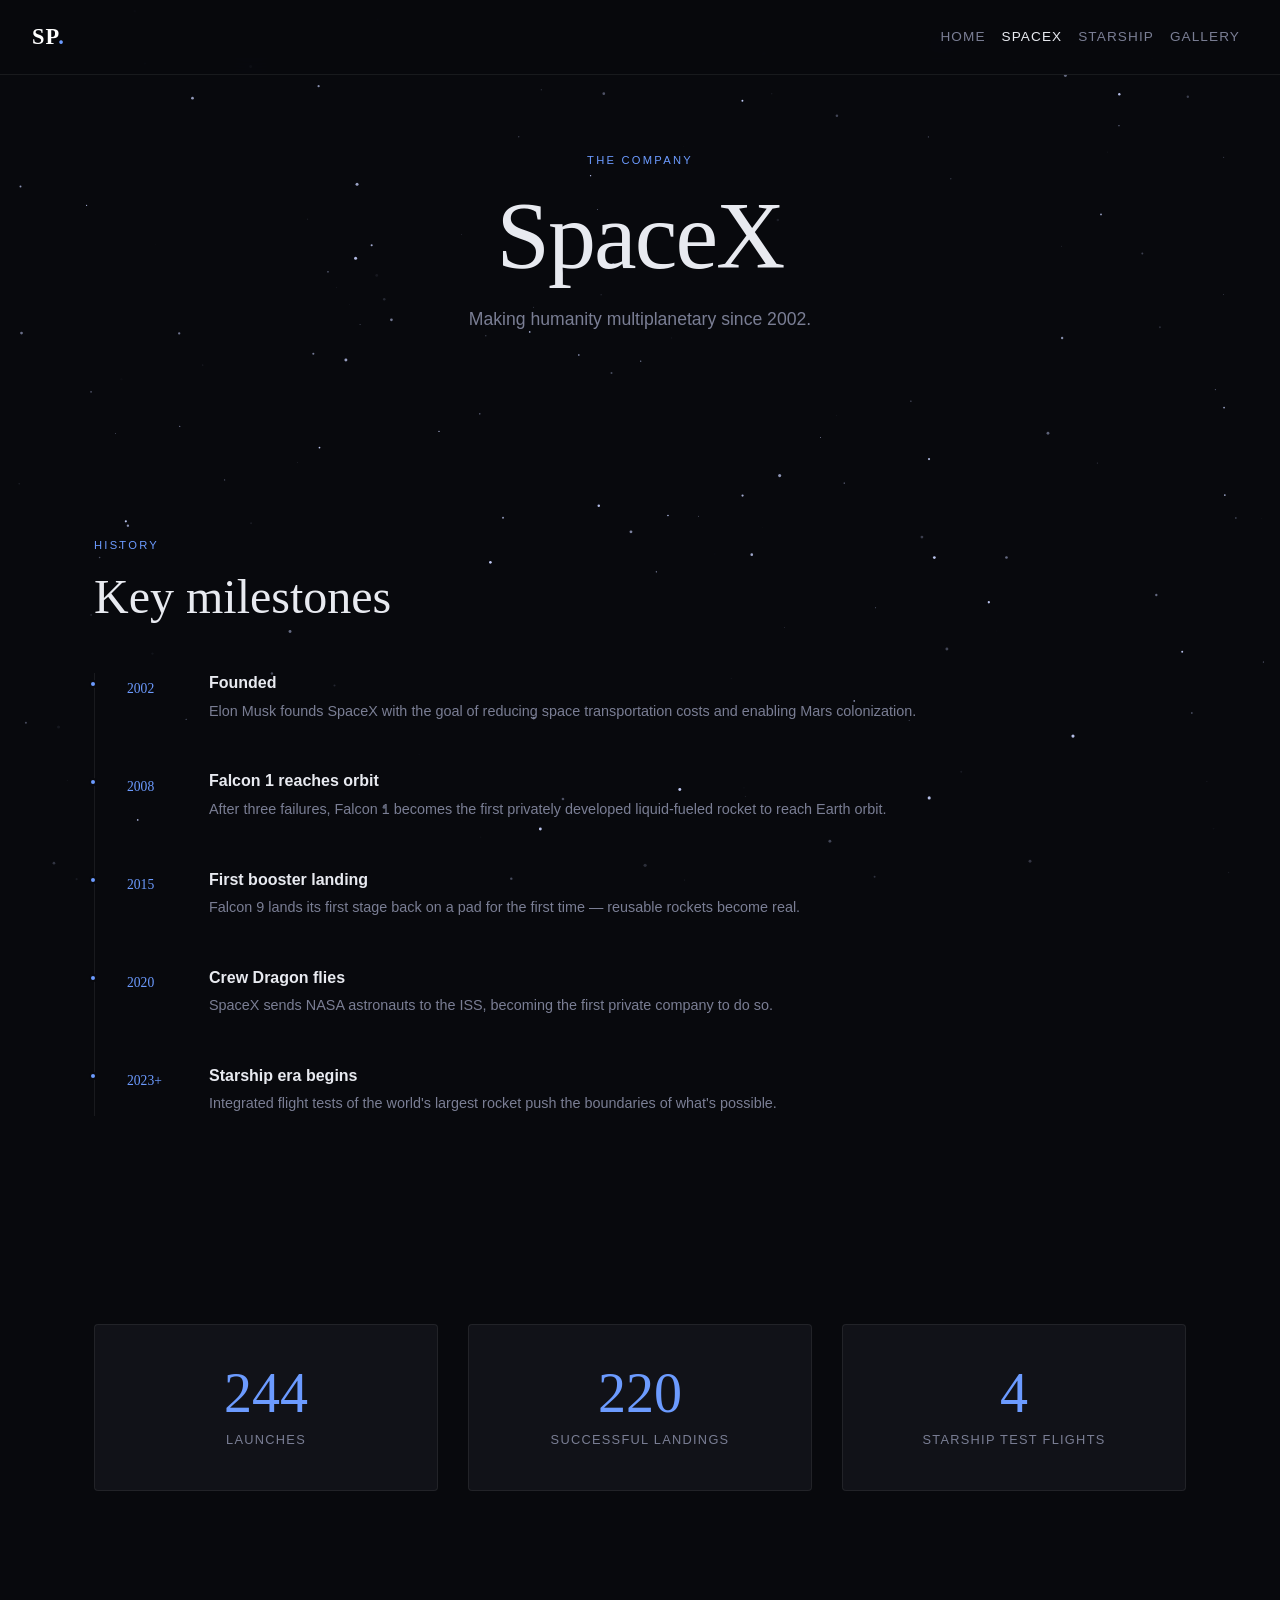
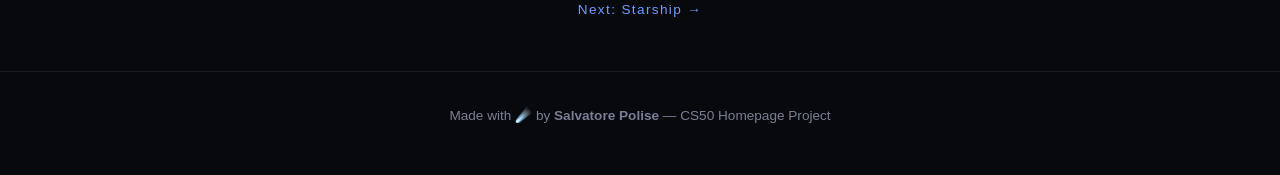
==== spacex.html @ e9788a30 "CS50 Homepage - Space & SpaceX" ====
<!DOCTYPE html>
<html lang="en">
<head>
  <meta charset="UTF-8" />
  <meta name="viewport" content="width=device-width, initial-scale=1.0" />
  <title>SpaceX — Salvatore Polise</title>
  <link rel="stylesheet" href="https://cdn.jsdelivr.net/npm/bootstrap@4.5.3/dist/css/bootstrap.min.css" integrity="sha384-TX8t27EcRE3e/ihU7zmQxVncDAy5uIKz4rEkgIXeMed4M0jlfIDPvg6uqKI2xXr2" crossorigin="anonymous">
  <script src="https://code.jquery.com/jquery-3.5.1.slim.min.js" integrity="sha384-DfXdz2htPH0lsSSs5nCTpuj/zy4C+OGpamoFVy38MVBnE+IbbVYUew+OrCXaRkfj" crossorigin="anonymous"></script>
  <script src="https://cdn.jsdelivr.net/npm/bootstrap@4.5.3/dist/js/bootstrap.bundle.min.js" integrity="sha384-ho+j7jyWK8fNQe+A12Hb8AhRq26LrZ/JpcUGGOn+Y7RsweNrtN/tE3MoK7ZeZDyx" crossorigin="anonymous"></script>
  <link href="styles.css" rel="stylesheet">
</head>
<body>

  <nav class="navbar navbar-expand-lg navbar-dark fixed-top site-nav">
    <a class="navbar-brand brand-logo" href="index.html">SP<span class="dot">.</span></a>
    <button class="navbar-toggler" type="button" data-toggle="collapse" data-target="#navMenu">
      <span class="navbar-toggler-icon"></span>
    </button>
    <div class="collapse navbar-collapse" id="navMenu">
      <ul class="navbar-nav ml-auto">
        <li class="nav-item"><a class="nav-link" href="index.html">Home</a></li>
        <li class="nav-item active"><a class="nav-link" href="spacex.html">SpaceX</a></li>
        <li class="nav-item"><a class="nav-link" href="starship.html">Starship</a></li>
        <li class="nav-item"><a class="nav-link" href="gallery.html">Gallery</a></li>
      </ul>
    </div>
  </nav>

  <canvas id="stars"></canvas>

  <!-- PAGE HERO -->
  <header class="page-hero d-flex flex-column justify-content-center align-items-center text-center">
    <span class="section-tag">The company</span>
    <h1 class="hero-name">SpaceX</h1>
    <p class="hero-subtitle">Making humanity multiplanetary since 2002.</p>
  </header>

  <!-- TIMELINE -->
  <section class="container timeline-section">
    <span class="section-tag">History</span>
    <h2 class="section-title mb-5">Key milestones</h2>

    <div class="timeline">

      <div class="timeline-item fade-in">
        <div class="timeline-year">2002</div>
        <div class="timeline-content">
          <h4>Founded</h4>
          <p>Elon Musk founds SpaceX with the goal of reducing space transportation costs and enabling Mars colonization.</p>
        </div>
      </div>

      <div class="timeline-item fade-in">
        <div class="timeline-year">2008</div>
        <div class="timeline-content">
          <h4>Falcon 1 reaches orbit</h4>
          <p>After three failures, Falcon 1 becomes the first privately developed liquid-fueled rocket to reach Earth orbit.</p>
        </div>
      </div>

      <div class="timeline-item fade-in">
        <div class="timeline-year">2015</div>
        <div class="timeline-content">
          <h4>First booster landing</h4>
          <p>Falcon 9 lands its first stage back on a pad for the first time — reusable rockets become real.</p>
        </div>
      </div>

      <div class="timeline-item fade-in">
        <div class="timeline-year">2020</div>
        <div class="timeline-content">
          <h4>Crew Dragon flies</h4>
          <p>SpaceX sends NASA astronauts to the ISS, becoming the first private company to do so.</p>
        </div>
      </div>

      <div class="timeline-item fade-in">
        <div class="timeline-year">2023+</div>
        <div class="timeline-content">
          <h4>Starship era begins</h4>
          <p>Integrated flight tests of the world's largest rocket push the boundaries of what's possible.</p>
        </div>
      </div>

    </div>
  </section>

  <!-- STATS -->
  <section class="stats-section container text-center">
    <div class="row">
      <div class="col-md-4 mb-4">
        <div class="stat-card">
          <div class="stat-number" data-target="300">0</div>
          <p class="stat-label">Launches</p>
        </div>
      </div>
      <div class="col-md-4 mb-4">
        <div class="stat-card">
          <div class="stat-number" data-target="270">0</div>
          <p class="stat-label">Successful landings</p>
        </div>
      </div>
      <div class="col-md-4 mb-4">
        <div class="stat-card">
          <div class="stat-number" data-target="6">0</div>
          <p class="stat-label">Starship test flights</p>
        </div>
      </div>
    </div>
  </section>

  <div class="text-center mb-5">
    <a href="starship.html" class="btn-link-arrow">Next: Starship →</a>
  </div>

  <footer class="site-footer text-center">
    <p>Made with ☄️ by <strong>Salvatore Polise</strong> — CS50 Homepage Project</p>
  </footer>

  <script src="main.js"></script>
</body>
</html>
---- styles.css ----
/* =============================================
   styles.css — Salvatore Polise Space Homepage
   ============================================= */

/* --- CSS VARIABLES --- */
:root {
  --bg: #08090d;
  --surface: #111218;
  --surface-2: #1a1c25;
  --border: rgba(255,255,255,0.07);
  --text: #e8eaf0;
  --text-muted: #7a7e94;
  --accent: #6c9bff;
  --accent-warm: #ff8c5a;
  --font-display: 'Georgia', serif;
  --font-body: 'Helvetica Neue', Helvetica, Arial, sans-serif;
}

/* --- BASE --- */
*, *::before, *::after { box-sizing: border-box; }

html { scroll-behavior: smooth; }

body {
  background-color: var(--bg);
  color: var(--text);
  font-family: var(--font-body);
  font-size: 16px;
  line-height: 1.7;
  margin: 0;
  overflow-x: hidden;
}

/* --- STAR CANVAS --- */
#stars {
  position: fixed;
  top: 0;
  left: 0;
  width: 100%;
  height: 100%;
  z-index: 0;
  pointer-events: none;
}

/* --- NAVBAR --- */
.site-nav {
  background: rgba(8, 9, 13, 0.85);
  backdrop-filter: blur(12px);
  border-bottom: 1px solid var(--border);
  z-index: 100;
  padding: 0.8rem 2rem;
}

.brand-logo {
  font-family: var(--font-display);
  font-size: 1.4rem;
  font-weight: bold;
  letter-spacing: 0.05em;
  color: #fff !important;
}

.dot {
  color: var(--accent);
}

.nav-link {
  color: var(--text-muted) !important;
  font-size: 0.85rem;
  letter-spacing: 0.08em;
  text-transform: uppercase;
  transition: color 0.2s;
}

.nav-link:hover,
.nav-item.active .nav-link {
  color: var(--text) !important;
}

/* --- HERO --- */
.hero {
  position: relative;
  min-height: 100vh;
  z-index: 1;
  padding: 0 1.5rem;
}

.page-hero {
  position: relative;
  min-height: 50vh;
  z-index: 1;
  padding-top: 100px;
  padding-bottom: 3rem;
}

.hero-content {
  text-align: center;
  animation: fadeUp 1s ease both;
}

.hero-eyebrow {
  font-size: 0.8rem;
  letter-spacing: 0.2em;
  text-transform: uppercase;
  color: var(--text-muted);
  margin-bottom: 0.5rem;
}

.hero-name {
  font-family: var(--font-display);
  font-size: clamp(2.8rem, 8vw, 6rem);
  font-weight: normal;
  letter-spacing: -0.02em;
  margin: 0;
  line-height: 1.1;
}

.hero-subtitle {
  font-size: 1.1rem;
  color: var(--text-muted);
  margin-top: 1rem;
}

#rotating-word {
  color: var(--accent);
  transition: opacity 0.3s;
}

.btn-hero {
  font-size: 0.8rem;
  letter-spacing: 0.15em;
  text-transform: uppercase;
  border-color: rgba(255,255,255,0.3);
  padding: 0.6rem 2rem;
  border-radius: 2px;
  transition: all 0.2s;
}

.btn-hero:hover {
  background: var(--accent);
  border-color: var(--accent);
  color: #000;
}

.scroll-hint {
  position: absolute;
  bottom: 2rem;
  font-size: 1.2rem;
  color: var(--text-muted);
  animation: bounce 2s infinite;
}

/* --- SECTIONS --- */
.about-section,
.cards-section,
.timeline-section,
.specs-section,
.faq-section,
.gallery-section,
.stats-section,
.fun-fact-section {
  position: relative;
  z-index: 1;
  padding: 5rem 1.5rem;
}

.section-tag {
  display: inline-block;
  font-size: 0.7rem;
  letter-spacing: 0.2em;
  text-transform: uppercase;
  color: var(--accent);
  margin-bottom: 0.8rem;
}

.section-title {
  font-family: var(--font-display);
  font-size: clamp(1.8rem, 4vw, 3rem);
  font-weight: normal;
  line-height: 1.2;
  margin-bottom: 1.5rem;
}

.section-text {
  color: var(--text-muted);
  max-width: 480px;
}

.btn-link-arrow {
  display: inline-block;
  color: var(--accent);
  font-size: 0.85rem;
  letter-spacing: 0.1em;
  text-decoration: none;
  border-bottom: 1px solid transparent;
  transition: border-color 0.2s;
}

.btn-link-arrow:hover {
  border-color: var(--accent);
  color: var(--accent);
  text-decoration: none;
}

/* --- PLANET CARD --- */
.planet-card {
  display: flex;
  flex-direction: column;
  align-items: center;
  gap: 1.5rem;
}

.planet {
  width: 200px;
  height: 200px;
  border-radius: 50%;
  background: radial-gradient(circle at 35% 35%, #3d7ad6, #1a3a7a 50%, #0a1530);
  box-shadow:
    inset -20px -20px 40px rgba(0,0,0,0.6),
    0 0 60px rgba(60,100,200,0.25),
    0 0 120px rgba(60,100,200,0.1);
  animation: spin 20s linear infinite;
}

.planet-label {
  font-size: 0.75rem;
  letter-spacing: 0.15em;
  text-transform: uppercase;
  color: var(--text-muted);
}

/* --- CARDS --- */
.site-card {
  display: block;
  background: var(--surface);
  border: 1px solid var(--border);
  border-radius: 4px;
  padding: 2rem;
  color: var(--text);
  text-decoration: none;
  transition: all 0.25s;
  height: 100%;
}

.site-card:hover {
  border-color: var(--accent);
  background: var(--surface-2);
  transform: translateY(-4px);
  color: var(--text);
  text-decoration: none;
}

.card-icon {
  font-size: 2rem;
  margin-bottom: 1rem;
}

.card-title {
  font-family: var(--font-display);
  font-size: 1.3rem;
  font-weight: normal;
  margin-bottom: 0.5rem;
}

.card-desc {
  color: var(--text-muted);
  font-size: 0.9rem;
  margin: 0;
}

/* --- TIMELINE --- */
.timeline {
  position: relative;
  padding-left: 2rem;
  border-left: 1px solid var(--border);
}

.timeline-item {
  display: flex;
  gap: 2rem;
  margin-bottom: 3rem;
  position: relative;
}

.timeline-item::before {
  content: '';
  position: absolute;
  left: -2.4rem;
  top: 0.4rem;
  width: 8px;
  height: 8px;
  border-radius: 50%;
  background: var(--accent);
  border: 2px solid var(--bg);
}

.timeline-year {
  font-family: var(--font-display);
  font-size: 0.85rem;
  color: var(--accent);
  min-width: 50px;
  padding-top: 0.2rem;
}

.timeline-content h4 {
  font-size: 1rem;
  font-weight: 600;
  margin-bottom: 0.4rem;
}

.timeline-content p {
  color: var(--text-muted);
  font-size: 0.9rem;
  margin: 0;
}

/* --- STATS --- */
.stat-card {
  background: var(--surface);
  border: 1px solid var(--border);
  border-radius: 4px;
  padding: 2.5rem 1rem;
}

.stat-number {
  font-family: var(--font-display);
  font-size: 3.5rem;
  color: var(--accent);
  line-height: 1;
  margin-bottom: 0.5rem;
}

.stat-label {
  font-size: 0.8rem;
  letter-spacing: 0.1em;
  text-transform: uppercase;
  color: var(--text-muted);
  margin: 0;
}

/* --- SPECS TABLE --- */
.specs-table {
  width: 100%;
  border-collapse: collapse;
}

.specs-table th {
  font-size: 0.7rem;
  letter-spacing: 0.15em;
  text-transform: uppercase;
  color: var(--text-muted);
  border-bottom: 1px solid var(--border);
  padding: 0.6rem 0;
  text-align: left;
}

.specs-table td {
  padding: 0.75rem 0;
  border-bottom: 1px solid var(--border);
  font-size: 0.9rem;
}

.specs-table td:first-child {
  color: var(--text-muted);
  width: 50%;
}

/* --- ROCKET VISUAL --- */
.rocket-visual {
  display: flex;
  flex-direction: column;
  align-items: center;
  animation: float 3s ease-in-out infinite;
}

.rocket-ship {
  width: 40px;
  height: 100px;
  background: linear-gradient(180deg, #e0e4f0 0%, #9fa5c0 100%);
  border-radius: 50% 50% 10% 10%;
  position: relative;
}

.rocket-booster {
  width: 60px;
  height: 120px;
  background: linear-gradient(180deg, #c0c5d8 0%, #7a7f96 100%);
  border-radius: 8px 8px 4px 4px;
  margin-top: -4px;
}

.rocket-flame {
  width: 30px;
  height: 50px;
  background: linear-gradient(180deg, #ff8c5a, #ff4a00, transparent);
  border-radius: 0 0 50% 50%;
  animation: flicker 0.15s infinite alternate;
  margin-top: -2px;
}

/* --- FAQ --- */
.faq-card {
  background: var(--surface) !important;
  border: 1px solid var(--border) !important;
  border-radius: 4px !important;
  margin-bottom: 0.5rem;
}

.faq-question {
  color: var(--text) !important;
  font-size: 0.95rem;
  text-decoration: none !important;
  width: 100%;
  text-align: left;
  padding: 1rem 0;
}

.faq-answer {
  color: var(--text-muted);
  font-size: 0.9rem;
  background: transparent;
}

.card-header {
  background: transparent !important;
  border-bottom: 1px solid var(--border) !important;
  padding: 0 1rem;
}

/* --- GALLERY --- */
.filter-btn {
  background: transparent;
  color: var(--text-muted);
  border: 1px solid var(--border);
  padding: 0.4rem 1.2rem;
  margin: 0.2rem;
  font-size: 0.8rem;
  letter-spacing: 0.1em;
  text-transform: uppercase;
  cursor: pointer;
  border-radius: 2px;
  transition: all 0.2s;
}

.filter-btn:hover,
.filter-btn.active {
  background: var(--accent);
  border-color: var(--accent);
  color: #000;
}

.gallery-card {
  background: var(--surface);
  border: 1px solid var(--border);
  border-radius: 4px;
  overflow: hidden;
  transition: transform 0.25s;
}

.gallery-card:hover {
  transform: translateY(-4px);
}

.gallery-img {
  width: 100%;
  height: 200px;
  background-size: cover;
  background-position: center;
}

/* Placeholder color gradients for gallery images */
.earth-img-1 { background: radial-gradient(circle at 40% 40%, #2a5298, #1a3a7a, #0a1530); }
.earth-img-2 { background: radial-gradient(circle at 60% 30%, #5aff9a, #2a8a50, #0a1520); }
.earth-img-3 { background: radial-gradient(circle at 50% 50%, #e8a052, #b05010, #1a0a00); }
.space-img-1 { background: radial-gradient(ellipse at 30% 40%, #6030a0, #201040, #080010); }
.space-img-2 { background: radial-gradient(ellipse at 50% 50%, #203080, #100820, #000010); }
.space-img-3 { background: radial-gradient(ellipse at 50% 60%, #806010, #402008, #080400); }
.rocket-img-1 { background: linear-gradient(180deg, #101520 0%, #1a2540 50%, #c8c0a8 90%, #e0d8c0 100%); }
.rocket-img-2 { background: linear-gradient(180deg, #060810 0%, #101830 50%, #ff6020 80%, #ff8040 100%); }

.gallery-caption {
  padding: 1rem;
}

.gallery-caption h5 {
  font-size: 0.95rem;
  margin-bottom: 0.3rem;
}

.gallery-caption p {
  color: var(--text-muted);
  font-size: 0.8rem;
  margin: 0;
}

.gallery-item {
  transition: opacity 0.3s;
}

.gallery-item.hidden {
  display: none;
}

/* --- FUN FACT BOX --- */
.fun-fact-box {
  background: var(--surface);
  border: 1px solid var(--border);
  border-radius: 4px;
  padding: 3rem 2rem;
  max-width: 700px;
  margin: 0 auto;
}

.fun-fact-label {
  font-size: 0.75rem;
  letter-spacing: 0.2em;
  text-transform: uppercase;
  color: var(--text-muted);
  margin-bottom: 1rem;
}

.fun-fact-text {
  font-family: var(--font-display);
  font-size: 1.2rem;
  font-style: italic;
  border: none;
  color: var(--text);
  min-height: 60px;
  margin: 0;
}

/* --- FOOTER --- */
.site-footer {
  position: relative;
  z-index: 1;
  border-top: 1px solid var(--border);
  padding: 2rem;
  color: var(--text-muted);
  font-size: 0.85rem;
}

/* --- ANIMATIONS --- */
@keyframes fadeUp {
  from { opacity: 0; transform: translateY(20px); }
  to   { opacity: 1; transform: translateY(0); }
}

@keyframes bounce {
  0%, 100% { transform: translateY(0); }
  50% { transform: translateY(8px); }
}

@keyframes spin {
  from { transform: rotate(0deg); }
  to   { transform: rotate(360deg); }
}

@keyframes float {
  0%, 100% { transform: translateY(0); }
  50% { transform: translateY(-12px); }
}

@keyframes flicker {
  from { opacity: 0.8; transform: scaleX(0.9); }
  to   { opacity: 1; transform: scaleX(1.1); }
}

.fade-in {
  opacity: 0;
  transform: translateY(24px);
  transition: opacity 0.7s ease, transform 0.7s ease;
}

.fade-in.visible {
  opacity: 1;
  transform: none;
}

/* --- RESPONSIVE --- */
@media (max-width: 768px) {
  .hero-name { font-size: 2.5rem; }
  .about-section, .cards-section, .timeline-section,
  .specs-section, .faq-section, .gallery-section,
  .stats-section { padding: 3rem 1rem; }
  .planet { width: 140px; height: 140px; }
  .timeline { padding-left: 1rem; }
  .timeline-item { flex-direction: column; gap: 0.5rem; }
}
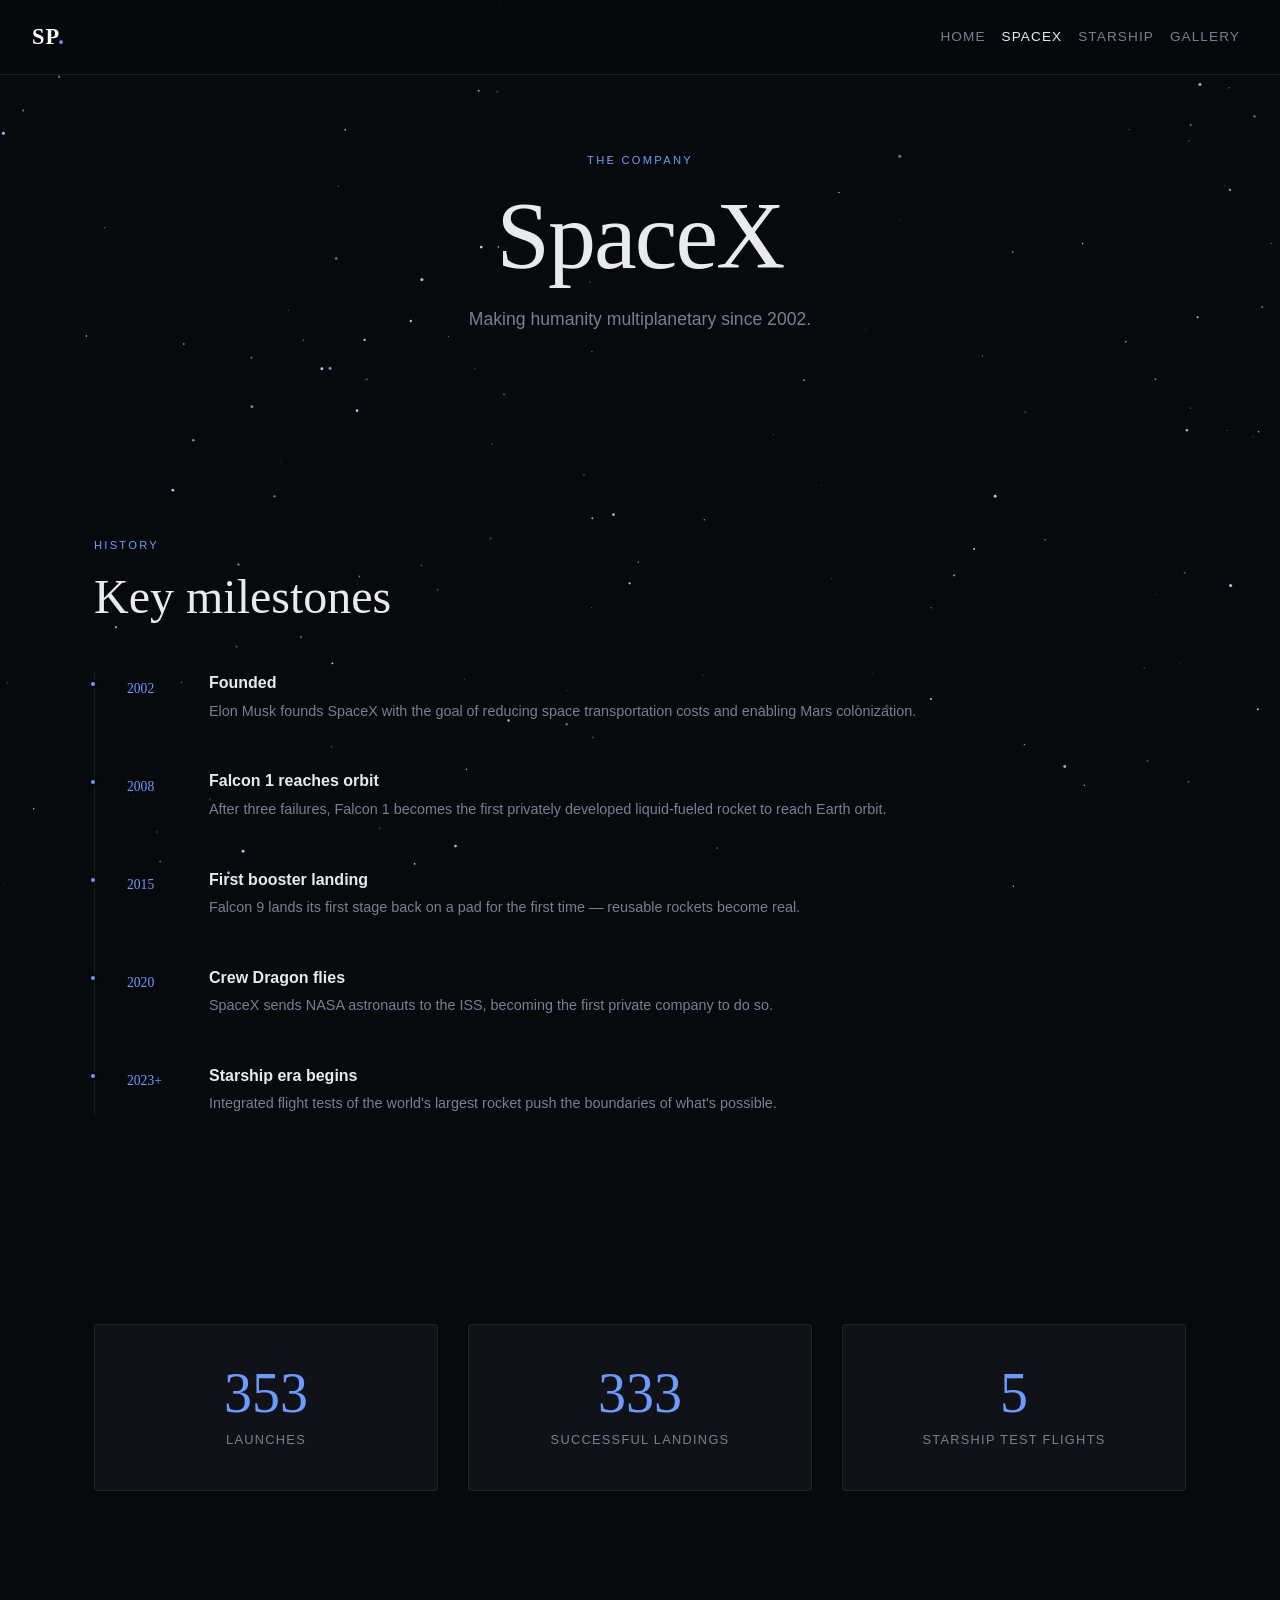
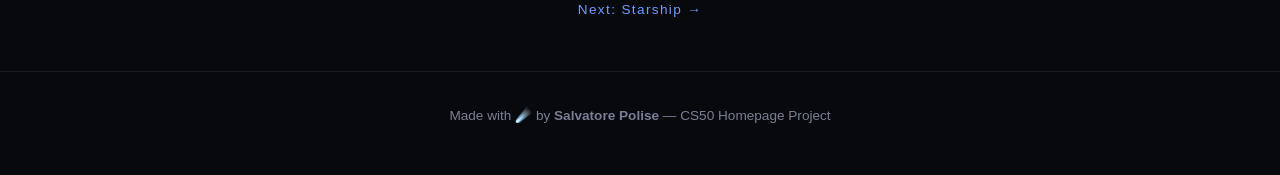
==== commit 62782cda: "added the real number of SpaceX launches" ====
--- a/spacex.html
+++ b/spacex.html
@@ -1,122 +1,167 @@
-<!DOCTYPE html>
+<!doctype html>
 <html lang="en">
-<head>
-  <meta charset="UTF-8" />
-  <meta name="viewport" content="width=device-width, initial-scale=1.0" />
-  <title>SpaceX — Salvatore Polise</title>
-  <link rel="stylesheet" href="https://cdn.jsdelivr.net/npm/bootstrap@4.5.3/dist/css/bootstrap.min.css" integrity="sha384-TX8t27EcRE3e/ihU7zmQxVncDAy5uIKz4rEkgIXeMed4M0jlfIDPvg6uqKI2xXr2" crossorigin="anonymous">
-  <script src="https://code.jquery.com/jquery-3.5.1.slim.min.js" integrity="sha384-DfXdz2htPH0lsSSs5nCTpuj/zy4C+OGpamoFVy38MVBnE+IbbVYUew+OrCXaRkfj" crossorigin="anonymous"></script>
-  <script src="https://cdn.jsdelivr.net/npm/bootstrap@4.5.3/dist/js/bootstrap.bundle.min.js" integrity="sha384-ho+j7jyWK8fNQe+A12Hb8AhRq26LrZ/JpcUGGOn+Y7RsweNrtN/tE3MoK7ZeZDyx" crossorigin="anonymous"></script>
-  <link href="styles.css" rel="stylesheet">
-</head>
-<body>
+  <head>
+    <meta charset="UTF-8" />
+    <meta name="viewport" content="width=device-width, initial-scale=1.0" />
+    <title>SpaceX — Salvatore Polise</title>
+    <link
+      rel="stylesheet"
+      href="https://cdn.jsdelivr.net/npm/bootstrap@4.5.3/dist/css/bootstrap.min.css"
+      integrity="sha384-TX8t27EcRE3e/ihU7zmQxVncDAy5uIKz4rEkgIXeMed4M0jlfIDPvg6uqKI2xXr2"
+      crossorigin="anonymous"
+    />
+    <script
+      src="https://code.jquery.com/jquery-3.5.1.slim.min.js"
+      integrity="sha384-DfXdz2htPH0lsSSs5nCTpuj/zy4C+OGpamoFVy38MVBnE+IbbVYUew+OrCXaRkfj"
+      crossorigin="anonymous"
+    ></script>
+    <script
+      src="https://cdn.jsdelivr.net/npm/bootstrap@4.5.3/dist/js/bootstrap.bundle.min.js"
+      integrity="sha384-ho+j7jyWK8fNQe+A12Hb8AhRq26LrZ/JpcUGGOn+Y7RsweNrtN/tE3MoK7ZeZDyx"
+      crossorigin="anonymous"
+    ></script>
+    <link href="styles.css" rel="stylesheet" />
+  </head>
+  <body>
+    <nav class="navbar navbar-expand-lg navbar-dark fixed-top site-nav">
+      <a class="navbar-brand brand-logo" href="index.html"
+        >SP<span class="dot">.</span></a
+      >
+      <button
+        class="navbar-toggler"
+        type="button"
+        data-toggle="collapse"
+        data-target="#navMenu"
+      >
+        <span class="navbar-toggler-icon"></span>
+      </button>
+      <div class="collapse navbar-collapse" id="navMenu">
+        <ul class="navbar-nav ml-auto">
+          <li class="nav-item">
+            <a class="nav-link" href="index.html">Home</a>
+          </li>
+          <li class="nav-item active">
+            <a class="nav-link" href="spacex.html">SpaceX</a>
+          </li>
+          <li class="nav-item">
+            <a class="nav-link" href="starship.html">Starship</a>
+          </li>
+          <li class="nav-item">
+            <a class="nav-link" href="gallery.html">Gallery</a>
+          </li>
+        </ul>
+      </div>
+    </nav>
 
-  <nav class="navbar navbar-expand-lg navbar-dark fixed-top site-nav">
-    <a class="navbar-brand brand-logo" href="index.html">SP<span class="dot">.</span></a>
-    <button class="navbar-toggler" type="button" data-toggle="collapse" data-target="#navMenu">
-      <span class="navbar-toggler-icon"></span>
-    </button>
-    <div class="collapse navbar-collapse" id="navMenu">
-      <ul class="navbar-nav ml-auto">
-        <li class="nav-item"><a class="nav-link" href="index.html">Home</a></li>
-        <li class="nav-item active"><a class="nav-link" href="spacex.html">SpaceX</a></li>
-        <li class="nav-item"><a class="nav-link" href="starship.html">Starship</a></li>
-        <li class="nav-item"><a class="nav-link" href="gallery.html">Gallery</a></li>
-      </ul>
-    </div>
-  </nav>
+    <canvas id="stars"></canvas>
 
-  <canvas id="stars"></canvas>
+    <!-- PAGE HERO -->
+    <header
+      class="page-hero d-flex flex-column justify-content-center align-items-center text-center"
+    >
+      <span class="section-tag">The company</span>
+      <h1 class="hero-name">SpaceX</h1>
+      <p class="hero-subtitle">Making humanity multiplanetary since 2002.</p>
+    </header>
 
-  <!-- PAGE HERO -->
-  <header class="page-hero d-flex flex-column justify-content-center align-items-center text-center">
-    <span class="section-tag">The company</span>
-    <h1 class="hero-name">SpaceX</h1>
-    <p class="hero-subtitle">Making humanity multiplanetary since 2002.</p>
-  </header>
+    <!-- TIMELINE -->
+    <section class="container timeline-section">
+      <span class="section-tag">History</span>
+      <h2 class="section-title mb-5">Key milestones</h2>
 
-  <!-- TIMELINE -->
-  <section class="container timeline-section">
-    <span class="section-tag">History</span>
-    <h2 class="section-title mb-5">Key milestones</h2>
+      <div class="timeline">
+        <div class="timeline-item fade-in">
+          <div class="timeline-year">2002</div>
+          <div class="timeline-content">
+            <h4>Founded</h4>
+            <p>
+              Elon Musk founds SpaceX with the goal of reducing space
+              transportation costs and enabling Mars colonization.
+            </p>
+          </div>
+        </div>
 
-    <div class="timeline">
+        <div class="timeline-item fade-in">
+          <div class="timeline-year">2008</div>
+          <div class="timeline-content">
+            <h4>Falcon 1 reaches orbit</h4>
+            <p>
+              After three failures, Falcon 1 becomes the first privately
+              developed liquid-fueled rocket to reach Earth orbit.
+            </p>
+          </div>
+        </div>
 
-      <div class="timeline-item fade-in">
-        <div class="timeline-year">2002</div>
-        <div class="timeline-content">
-          <h4>Founded</h4>
-          <p>Elon Musk founds SpaceX with the goal of reducing space transportation costs and enabling Mars colonization.</p>
+        <div class="timeline-item fade-in">
+          <div class="timeline-year">2015</div>
+          <div class="timeline-content">
+            <h4>First booster landing</h4>
+            <p>
+              Falcon 9 lands its first stage back on a pad for the first time —
+              reusable rockets become real.
+            </p>
+          </div>
+        </div>
+
+        <div class="timeline-item fade-in">
+          <div class="timeline-year">2020</div>
+          <div class="timeline-content">
+            <h4>Crew Dragon flies</h4>
+            <p>
+              SpaceX sends NASA astronauts to the ISS, becoming the first
+              private company to do so.
+            </p>
+          </div>
+        </div>
+
+        <div class="timeline-item fade-in">
+          <div class="timeline-year">2023+</div>
+          <div class="timeline-content">
+            <h4>Starship era begins</h4>
+            <p>
+              Integrated flight tests of the world's largest rocket push the
+              boundaries of what's possible.
+            </p>
+          </div>
         </div>
       </div>
+    </section>
 
-      <div class="timeline-item fade-in">
-        <div class="timeline-year">2008</div>
-        <div class="timeline-content">
-          <h4>Falcon 1 reaches orbit</h4>
-          <p>After three failures, Falcon 1 becomes the first privately developed liquid-fueled rocket to reach Earth orbit.</p>
+    <!-- STATS -->
+    <section class="stats-section container text-center">
+      <div class="row">
+        <div class="col-md-4 mb-4">
+          <div class="stat-card">
+            <div class="stat-number" data-target="650">0</div>
+            <p class="stat-label">Launches</p>
+          </div>
+        </div>
+        <div class="col-md-4 mb-4">
+          <div class="stat-card">
+            <div class="stat-number" data-target="613">0</div>
+            <p class="stat-label">Successful landings</p>
+          </div>
+        </div>
+        <div class="col-md-4 mb-4">
+          <div class="stat-card">
+            <div class="stat-number" data-target="11">0</div>
+            <p class="stat-label">Starship test flights</p>
+          </div>
         </div>
       </div>
+    </section>
 
-      <div class="timeline-item fade-in">
-        <div class="timeline-year">2015</div>
-        <div class="timeline-content">
-          <h4>First booster landing</h4>
-          <p>Falcon 9 lands its first stage back on a pad for the first time — reusable rockets become real.</p>
-        </div>
-      </div>
+    <div class="text-center mb-5">
+      <a href="starship.html" class="btn-link-arrow">Next: Starship →</a>
+    </div>
 
-      <div class="timeline-item fade-in">
-        <div class="timeline-year">2020</div>
-        <div class="timeline-content">
-          <h4>Crew Dragon flies</h4>
-          <p>SpaceX sends NASA astronauts to the ISS, becoming the first private company to do so.</p>
-        </div>
-      </div>
+    <footer class="site-footer text-center">
+      <p>
+        Made with ☄️ by <strong>Salvatore Polise</strong> — CS50 Homepage
+        Project
+      </p>
+    </footer>
 
-      <div class="timeline-item fade-in">
-        <div class="timeline-year">2023+</div>
-        <div class="timeline-content">
-          <h4>Starship era begins</h4>
-          <p>Integrated flight tests of the world's largest rocket push the boundaries of what's possible.</p>
-        </div>
-      </div>
-
-    </div>
-  </section>
-
-  <!-- STATS -->
-  <section class="stats-section container text-center">
-    <div class="row">
-      <div class="col-md-4 mb-4">
-        <div class="stat-card">
-          <div class="stat-number" data-target="300">0</div>
-          <p class="stat-label">Launches</p>
-        </div>
-      </div>
-      <div class="col-md-4 mb-4">
-        <div class="stat-card">
-          <div class="stat-number" data-target="270">0</div>
-          <p class="stat-label">Successful landings</p>
-        </div>
-      </div>
-      <div class="col-md-4 mb-4">
-        <div class="stat-card">
-          <div class="stat-number" data-target="6">0</div>
-          <p class="stat-label">Starship test flights</p>
-        </div>
-      </div>
-    </div>
-  </section>
-
-  <div class="text-center mb-5">
-    <a href="starship.html" class="btn-link-arrow">Next: Starship →</a>
-  </div>
-
-  <footer class="site-footer text-center">
-    <p>Made with ☄️ by <strong>Salvatore Polise</strong> — CS50 Homepage Project</p>
-  </footer>
-
-  <script src="main.js"></script>
-</body>
+    <script src="main.js"></script>
+  </body>
 </html>
